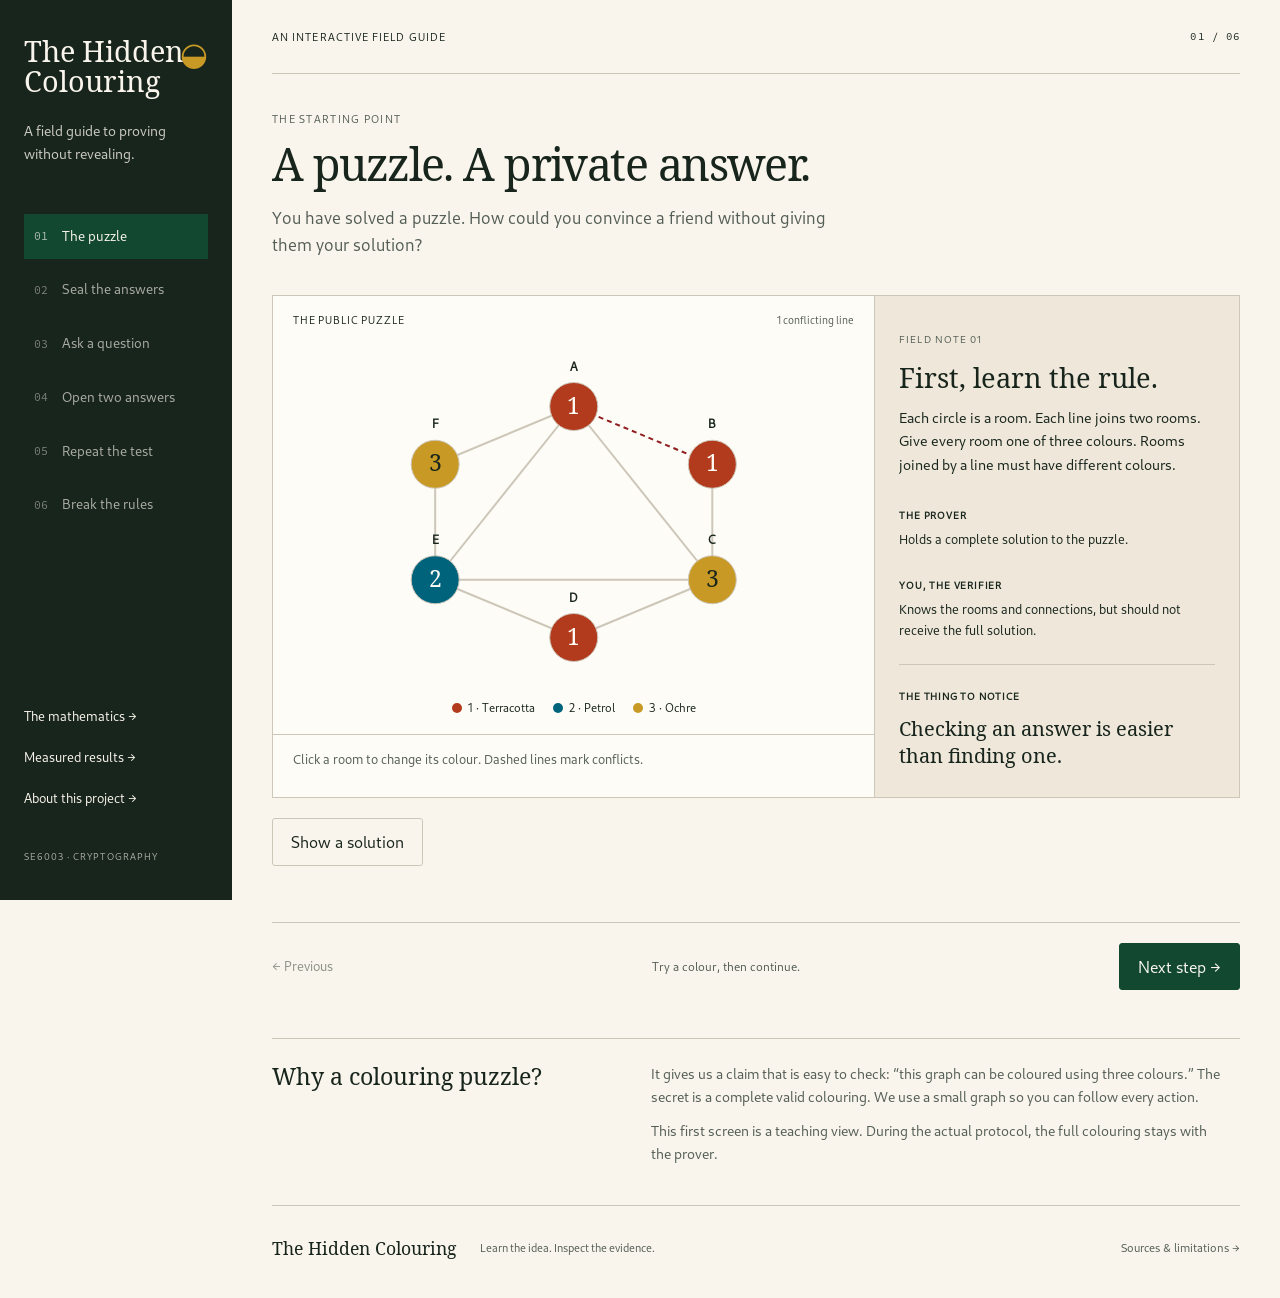
==== web/index.html @ a93538a8 "Initial snapshot of The Hidden Colouring project" ====
<!doctype html>
<html lang="en">
<head>
<meta charset="utf-8">
<meta name="viewport" content="width=device-width, initial-scale=1">
<meta name="description" content="A hands-on lesson in zero-knowledge proofs. Seal a colouring, challenge one edge, and learn how to verify a claim while keeping its solution hidden.">
<title>The Hidden Colouring — a zero-knowledge field guide</title>
<link rel="stylesheet" href="tokens.css">
<link rel="stylesheet" href="styles.css">
<script src="app.js" defer></script>
</head>
<body>
<a class="skip" href="#lesson">Skip to the lesson</a>
<aside class="rail">
  <a href="/" class="brand" aria-label="The Hidden Colouring, restart">The Hidden<br> Colouring<span class="brand-mark" aria-hidden="true">◒</span></a>
  <p class="rail-intro">A field guide to proving<br>without revealing.</p>
  <label class="mobile-chapter">Your next step<select id="chapter-picker" aria-label="Lesson chapter"></select></label>
  <nav aria-label="Lesson chapters" id="chapters"></nav>
  <div class="rail-bottom"><button class="rail-link" id="notes-button">The mathematics →</button><button class="rail-link" id="results-button">Measured results →</button><button class="rail-link" id="about-button">About this project →</button><span class="course">SE6003 · CRYPTOGRAPHY</span></div>
</aside>
<main id="lesson">
  <header class="topline"><span>AN INTERACTIVE FIELD GUIDE</span><span id="chapter-count">01 / 06</span></header>
  <section class="heading"><div><p class="eyebrow" id="chapter-label">THE STARTING POINT</p><h1 id="title">A puzzle. A private answer.</h1></div><p id="intro"></p></section>
  <div class="workbench">
    <section class="board" aria-label="Interactive colouring puzzle">
      <div class="board-top"><span id="board-label">THE PUZZLE</span><span id="board-status" class="board-status">Six rooms · three colours</span></div>
      <div id="graph-wrap"><svg id="graph" role="group" aria-label="The public graph and colours visible at this step"></svg></div>
      <div class="legend" id="legend"><span><i class="dot one"></i>1 · Terracotta</span><span><i class="dot two"></i>2 · Petrol</span><span><i class="dot three"></i>3 · Ochre</span></div>
      <div id="board-extra"></div>
      <div class="board-caption" id="board-caption"></div>
    </section>
    <aside class="fieldnote" aria-label="What is happening at this step">
      <span class="note-index" id="note-index">FIELD NOTE 01</span><h2 id="note-title"></h2><p id="note-body"></p>
      <div class="roles"><div><span class="role-name">THE PROVER</span><p id="prover-note"></p></div><div><span class="role-name">YOU, THE VERIFIER</span><p id="verifier-note"></p></div></div>
      <div class="takeaway"><span>THE THING TO NOTICE</span><p id="takeaway"></p></div>
    </aside>
  </div>
  <div id="interaction" class="interaction"></div>
  <p id="message" class="message" role="status" aria-live="polite"></p>
  <div class="lesson-controls"><button class="text-button" id="back">← Previous</button><span id="step-hint"></span><button class="button primary" id="continue">Next step →</button></div>
  <section class="understand" id="understand"><h2 id="understand-title"></h2><div id="understand-body"></div></section>
  <footer><span>The Hidden Colouring</span><span>Learn the idea. Inspect the evidence.</span><button class="text-button" id="sources-button">Sources & limitations →</button></footer>
</main>
<dialog id="info-dialog"><div class="dialog-top"><span>REFERENCE NOTES</span><button class="text-button" id="close-dialog" aria-label="Close reference notes">Close ×</button></div><div id="dialog-body"></div></dialog>
<noscript>This interactive lesson needs JavaScript. Its Python protocol and experiments can also be run separately; see the README.</noscript>
</body>
</html>
---- web/tokens.css ----
:root {
  --color-paper: oklch(97% .012 85);
  --color-surface: oklch(99% .006 85);
  --color-paper-dark: oklch(93% .019 85);
  --color-ink: oklch(25% .025 155);
  --color-muted: oklch(47% .018 150);
  --color-rule: oklch(83% .018 85);
  --color-accent: oklch(36% .07 160);
  --color-accent-ink: oklch(98% .01 90);
  --color-focus: oklch(64% .13 55);
  --color-success: oklch(35% .09 155);
  --color-error: oklch(43% .15 25);
  --color-error-soft: oklch(94% .028 25);
  --color-success-soft: oklch(93% .028 155);
  --color-one: oklch(52% .16 35);
  --color-two: oklch(46% .095 220);
  --color-three: oklch(71% .135 85);
  --color-clear: oklch(100% 0 0 / 0);
  --color-shadow: oklch(25% .025 155 / .09);
  --font-display: 'Lab Serif', 'Palatino Linotype', 'Book Antiqua', serif;
  --font-body: 'Lab Sans', 'Trebuchet MS', sans-serif;
  --font-mono: 'Lab Mono', monospace;
  --space-xs: 4px; --space-sm: 8px; --space-md: 16px; --space-lg: 24px; --space-xl: 32px; --space-2xl: 48px; --space-3xl: 64px;
  --text-small: .78rem; --text-base: 1rem; --text-large: 1.2rem; --text-display: clamp(2rem, 3.5vw, 3.2rem);
  --ease-out: cubic-bezier(.2,.8,.2,1); --ease-in: cubic-bezier(.4,0,1,1); --ease-in-out: cubic-bezier(.4,0,.2,1);
  --dur-fast: 140ms; --dur-medium: 220ms;
  --rule-thin: 1px; --radius-sm: 3px;
}
---- web/styles.css ----
@font-face{font-family:'Lab Serif';src:url('fonts/serif.ttf')}@font-face{font-family:'Lab Sans';src:url('fonts/sans.ttf')}@font-face{font-family:'Lab Mono';src:url('fonts/mono.ttf')}
*{box-sizing:border-box}html{overflow-x:clip;scroll-behavior:smooth}body{margin:0;overflow-x:clip;background:var(--color-paper);color:var(--color-ink);font-family:var(--font-body);line-height:1.6;font-size:16px}button,input,select{font:inherit}button,a{touch-action:manipulation}button{cursor:pointer}button,a,summary{-webkit-tap-highlight-color:var(--color-clear)}button{white-space:nowrap}button:disabled{cursor:not-allowed;opacity:.48}a{color:inherit}button:focus-visible,a:focus-visible,summary:focus-visible,input:focus-visible,select:focus-visible,[role=button]:focus-visible{outline:3px solid var(--color-focus);outline-offset:5px}h1,h2,h3,p{margin:0}h1,h2,h3{font-style:normal;overflow-wrap:anywhere;min-width:0}h1{font-family:var(--font-display);font-size:var(--text-display);font-weight:400;line-height:1.12;letter-spacing:-.035em}h2{font-family:var(--font-display);font-size:1.7rem;line-height:1.2;font-weight:400}h3{font-size:1.05rem}p{max-width:64ch}.skip{position:absolute;left:16px;top:-100px;z-index:20;padding:12px;background:var(--color-surface)}.skip:focus{top:12px}
.rail{background:var(--color-ink);color:var(--color-paper);padding:24px 20px}.brand{display:block;font-family:var(--font-display);font-size:1.65rem;line-height:1.05;text-decoration:none;position:relative;max-width:200px}.brand-mark{position:absolute;right:0;top:0;color:var(--color-three);font-size:2rem}.rail-intro{opacity:.8;margin-top:16px;font-size:.88rem}nav{display:flex;flex-wrap:wrap;margin-top:28px;gap:4px}.chapter{border:0;background:var(--color-clear);color:var(--color-paper);padding:10px 8px;display:flex;align-items:center;gap:10px;text-align:left;opacity:.65;min-height:44px}.chapter[aria-current=step]{opacity:1;background:var(--color-accent)}.chapter:hover{opacity:1}.chapter-number{font-family:var(--font-mono);font-size:.72rem;opacity:.7}.rail-bottom{margin-top:20px;display:flex;flex-wrap:wrap;gap:14px;align-items:center}.rail-link{background:var(--color-clear);border:0;padding:4px 0;color:inherit;font-size:.82rem;text-align:left}.rail-link:hover{text-decoration:underline;text-underline-offset:4px}.course{font-size:.65rem;letter-spacing:.11em;opacity:.65}
main{padding:0 20px;max-width:1500px;margin:auto}.topline{display:flex;justify-content:space-between;gap:12px;border-bottom:1px solid var(--color-rule);padding:20px 0;font-size:.67rem;letter-spacing:.1em}.topline span:last-child{font-family:var(--font-mono)}.heading{padding:28px 0 32px}.eyebrow{color:var(--color-muted);font-size:.67rem;letter-spacing:.12em;margin-bottom:12px}.heading>p{margin-top:16px;color:var(--color-muted);font-size:1.02rem;max-width:58ch}.workbench{border:1px solid var(--color-rule);background:var(--color-surface);color:var(--color-ink)}.board{min-width:0;position:relative}.board-top{padding:16px 20px;display:flex;justify-content:space-between;gap:12px;flex-wrap:wrap;font-size:.66rem;letter-spacing:.08em}.board-status{color:var(--color-muted);letter-spacing:0}#graph-wrap{width:100%;min-width:0}#graph{display:block;width:100%;height:300px;overflow:visible}#graph text{font-family:var(--font-body);fill:var(--color-ink)}#graph .node-letter{font-size:12px;font-weight:700}#graph .node-value{font-family:var(--font-display);font-size:23px}#graph .edge{stroke:var(--color-rule);stroke-width:2}#graph .edge.selected{stroke:var(--color-ink);stroke-width:3}#graph .edge.bad{stroke:var(--color-error);stroke-dasharray:5 4}#graph .node-hit{cursor:pointer}#graph .node-hit:hover .node-face{stroke:var(--color-focus);stroke-width:2}#graph .node-hit:focus{outline:none}#graph .node-hit:focus-visible .node-face{stroke:var(--color-focus);stroke-width:3}.legend{padding:4px 16px 16px;display:flex;flex-wrap:wrap;justify-content:center;gap:8px 18px;font-size:.73rem}.legend span{display:flex;align-items:center;gap:6px}.dot{display:inline-block;width:10px;height:10px;border-radius:50%;background:var(--color-ink)}.one{background:var(--color-one)}.two{background:var(--color-two)}.three{background:var(--color-three)}.board-caption{border-top:1px solid var(--color-rule);padding:14px 20px;font-size:.8rem;color:var(--color-muted);min-height:54px}.fieldnote{padding:24px;border-top:1px solid var(--color-rule);background:var(--color-paper-dark);color:var(--color-ink)}.note-index{font-size:.63rem;letter-spacing:.1em;color:var(--color-muted)}.fieldnote h2{margin:12px 0}.fieldnote>p{font-size:.9rem}.roles{margin-top:24px;display:grid;gap:16px}.role-name,.takeaway>span{font-size:.62rem;letter-spacing:.08em;font-weight:700}.roles p{font-size:.8rem;margin-top:4px}.takeaway{margin-top:24px;padding-top:16px;border-top:1px solid var(--color-rule)}.takeaway p{font-family:var(--font-display);font-size:1.25rem;line-height:1.35;margin-top:8px}
.interaction{padding:20px 0;display:flex;align-items:center;flex-wrap:wrap;gap:12px}.button{min-height:46px;padding:10px 18px;background:var(--color-clear);color:var(--color-ink);border:1px solid var(--color-rule);border-radius:var(--radius-sm);transition:transform var(--dur-fast) var(--ease-out),opacity var(--dur-fast) var(--ease-out)}.button:hover:not(:disabled){border-color:var(--color-ink)}.button:active:not(:disabled){transform:translateY(1px)}.button.primary{background:var(--color-accent);color:var(--color-accent-ink);border-color:var(--color-accent)}.button.primary:hover:not(:disabled){opacity:.88}.text-button{border:0;padding:10px 0;background:var(--color-clear);color:inherit;font-size:.82rem;min-height:44px}.text-button:hover:not(:disabled){text-decoration:underline;text-underline-offset:4px}.message{font-size:.88rem;min-height:24px;margin-bottom:12px}.message[data-kind=error]{color:var(--color-error)}.message[data-kind=success]{color:var(--color-success)}.lesson-controls{display:flex;flex-wrap:wrap;justify-content:space-between;gap:12px;align-items:center;padding:20px 0;border-top:1px solid var(--color-rule)}#step-hint{font-size:.75rem;color:var(--color-muted);flex:1;max-width:30ch;text-align:center}.understand{margin:28px 0 40px;display:grid;gap:16px;padding-top:24px;border-top:1px solid var(--color-rule)}.understand h2{font-size:1.45rem}.understand p{font-size:.88rem;color:var(--color-muted)}.understand p+p{margin-top:12px}footer{border-top:1px solid var(--color-rule);padding:20px 0 28px;display:flex;flex-wrap:wrap;align-items:center;gap:12px 24px;font-size:.7rem;color:var(--color-muted)}footer>span:first-child{font-family:var(--font-display);font-size:1.1rem;color:var(--color-ink)}footer .text-button{font-size:.72rem;margin-left:auto}
.envelopes{display:grid;grid-template-columns:repeat(3,minmax(0,1fr));gap:8px;padding:0 20px 20px}.envelope{border:1px solid var(--color-rule);padding:8px;background:var(--color-paper);color:var(--color-ink);min-width:0;position:relative}.envelope::before{content:'';display:block;position:absolute;inset:0 0 auto;height:12px;border-bottom:1px solid var(--color-rule);clip-path:polygon(0 0,50% 100%,100% 0);background:var(--color-paper-dark)}.envelope b{display:block;font-size:.72rem;padding-top:8px}.envelope code{font-family:var(--font-mono);font-size:.55rem;display:block;overflow-wrap:anywhere;color:var(--color-muted)}.edge-choices{display:flex;gap:6px;flex-wrap:wrap}.edge-choice{min-height:44px;min-width:48px;padding:8px;border:1px solid var(--color-rule);background:var(--color-surface);color:var(--color-ink);border-radius:var(--radius-sm);font-size:.78rem}.edge-choice:hover{border-color:var(--color-ink)}.edge-choice[aria-pressed=true]{background:var(--color-ink);color:var(--color-paper)}.interaction-label{font-size:.8rem;width:100%;color:var(--color-muted)}.checks{padding:0 20px 20px;display:grid;gap:8px}.check-row{font-size:.83rem;display:flex;align-items:center;gap:8px}.check-row strong{font-family:var(--font-mono);font-size:.7rem}.check-row .yes{color:var(--color-success)}.check-row .no{color:var(--color-error)}.receipt{padding:16px 20px;border-top:1px solid var(--color-rule);font-size:.78rem}.receipt summary{cursor:pointer}.receipt pre{white-space:pre-wrap;overflow-wrap:anywhere;font-family:var(--font-mono);font-size:.65rem;line-height:1.7}.round-strip{display:flex;flex-wrap:wrap;gap:6px;padding:0 20px 20px}.round-tile{width:28px;height:28px;display:grid;place-items:center;font-family:var(--font-mono);font-size:.65rem;background:var(--color-success-soft);color:var(--color-success)}.round-tile.failed{background:var(--color-error-soft);color:var(--color-error)}.probability{margin:12px 0;width:100%}.probability .track{height:8px;background:var(--color-paper-dark)}.probability .fill{height:100%;background:var(--color-one)}.probability p{margin-top:8px;font-size:.8rem}.lab-tabs{display:flex;gap:6px;flex-wrap:wrap;margin-bottom:20px;width:100%}.lab-tab{background:var(--color-clear);color:var(--color-ink);border:0;border-bottom:2px solid var(--color-rule);padding:10px 12px;min-height:44px;font-size:.8rem}.lab-tab[aria-pressed=true]{border-color:var(--color-accent);font-weight:700}.small-note{font-size:.78rem;color:var(--color-muted);max-width:65ch}.stat-line{display:flex;flex-wrap:wrap;gap:12px;font-size:.83rem}.stat-line b{font-family:var(--font-mono);font-size:.85rem}.term{border:0;background:var(--color-clear);color:var(--color-ink);border-bottom:1px dotted var(--color-muted);padding:0;white-space:normal;min-height:24px;cursor:help}.busy{opacity:.6;pointer-events:none}dialog{width:min(720px,calc(100% - 32px));max-height:85dvh;border:1px solid var(--color-rule);padding:24px;background:var(--color-paper);color:var(--color-ink);box-shadow:0 16px 70px var(--color-shadow)}dialog::backdrop{background:var(--color-shadow)}.dialog-top{display:flex;justify-content:space-between;align-items:center;font-size:.65rem;letter-spacing:.1em;margin-bottom:20px}dialog h2{margin:24px 0 12px}dialog h3{margin:24px 0 8px}dialog p,dialog li{font-size:.92rem}dialog p+p{margin-top:12px}dialog li{margin-bottom:10px}dialog code{font-family:var(--font-mono);font-size:.8rem}dialog a{text-underline-offset:3px}dialog pre{font-family:var(--font-mono);white-space:pre-wrap;overflow-wrap:anywhere;font-size:.75rem;padding:16px;background:var(--color-paper-dark);color:var(--color-ink)}
@media(min-width:40rem){main{padding:0 36px}.heading{padding:36px 0}.envelopes{grid-template-columns:repeat(6,minmax(0,1fr))}.understand{grid-template-columns:minmax(0,1fr) minmax(0,1.7fr);gap:32px}#graph{height:340px}}
@media(min-width:64rem){body{padding-left:232px}.rail{position:fixed;inset:0 auto 0 0;width:232px;padding:36px 24px;display:flex;flex-direction:column}.brand{font-size:1.8rem}.brand-mark{right:0}.rail-intro{margin-top:24px}nav{display:flex;flex-direction:column;margin-top:48px;gap:8px}.chapter{padding:12px 10px;gap:14px;font-size:.85rem}.rail-bottom{margin-top:auto;align-items:start;flex-direction:column;gap:12px}.course{margin-top:24px;font-size:.59rem}.topline{padding:28px 0}.workbench{display:grid;grid-template-columns:minmax(0,1.65fr) minmax(240px,1fr)}.fieldnote{border-top:0;border-left:1px solid var(--color-rule);padding:28px 24px}.heading{max-width:1000px}.roles{gap:20px}#graph{height:350px}.envelopes{grid-template-columns:repeat(3,minmax(0,1fr))}main{padding:0 40px}.heading>p{font-size:1.05rem}.interaction{min-height:88px}}
@media(min-width:90rem){body{padding-left:264px}.rail{width:264px;padding:40px 32px}main{padding:0 64px}.workbench{grid-template-columns:minmax(0,1.8fr) minmax(260px,1fr)}#graph{height:380px}.heading{padding:40px 0}.heading>p{max-width:64ch}}
@media(prefers-reduced-motion:reduce){html{scroll-behavior:auto}*,*::before,*::after{transition:none!important;animation:none!important}}

.mobile-chapter{display:block;font-size:.7rem;margin-top:16px}.mobile-chapter select{display:block;width:100%;margin-top:4px;min-height:44px;padding:8px 12px;background:var(--color-paper);color:var(--color-ink);border:1px solid var(--color-rule);border-radius:var(--radius-sm)}
@media(max-width:63.999rem){.rail{padding:20px}.brand{font-size:1.5rem;max-width:unset}.brand br{display:none}.brand br::after{content:' '}.brand-mark{display:none}.rail-intro{display:none}.rail nav{display:none}.rail-bottom{margin-top:12px;gap:20px}.rail-bottom .course{display:none}.rail-link{min-height:32px}.topline{padding:16px 0}.heading{padding-top:24px}.board-top{padding:12px 16px}.fieldnote{padding:20px}}
@media(min-width:64rem){.mobile-chapter{display:none}}
.result-figure{margin:24px 0}.result-figure img{display:block;width:100%;height:auto}
button:active:not(:disabled){opacity:.85}
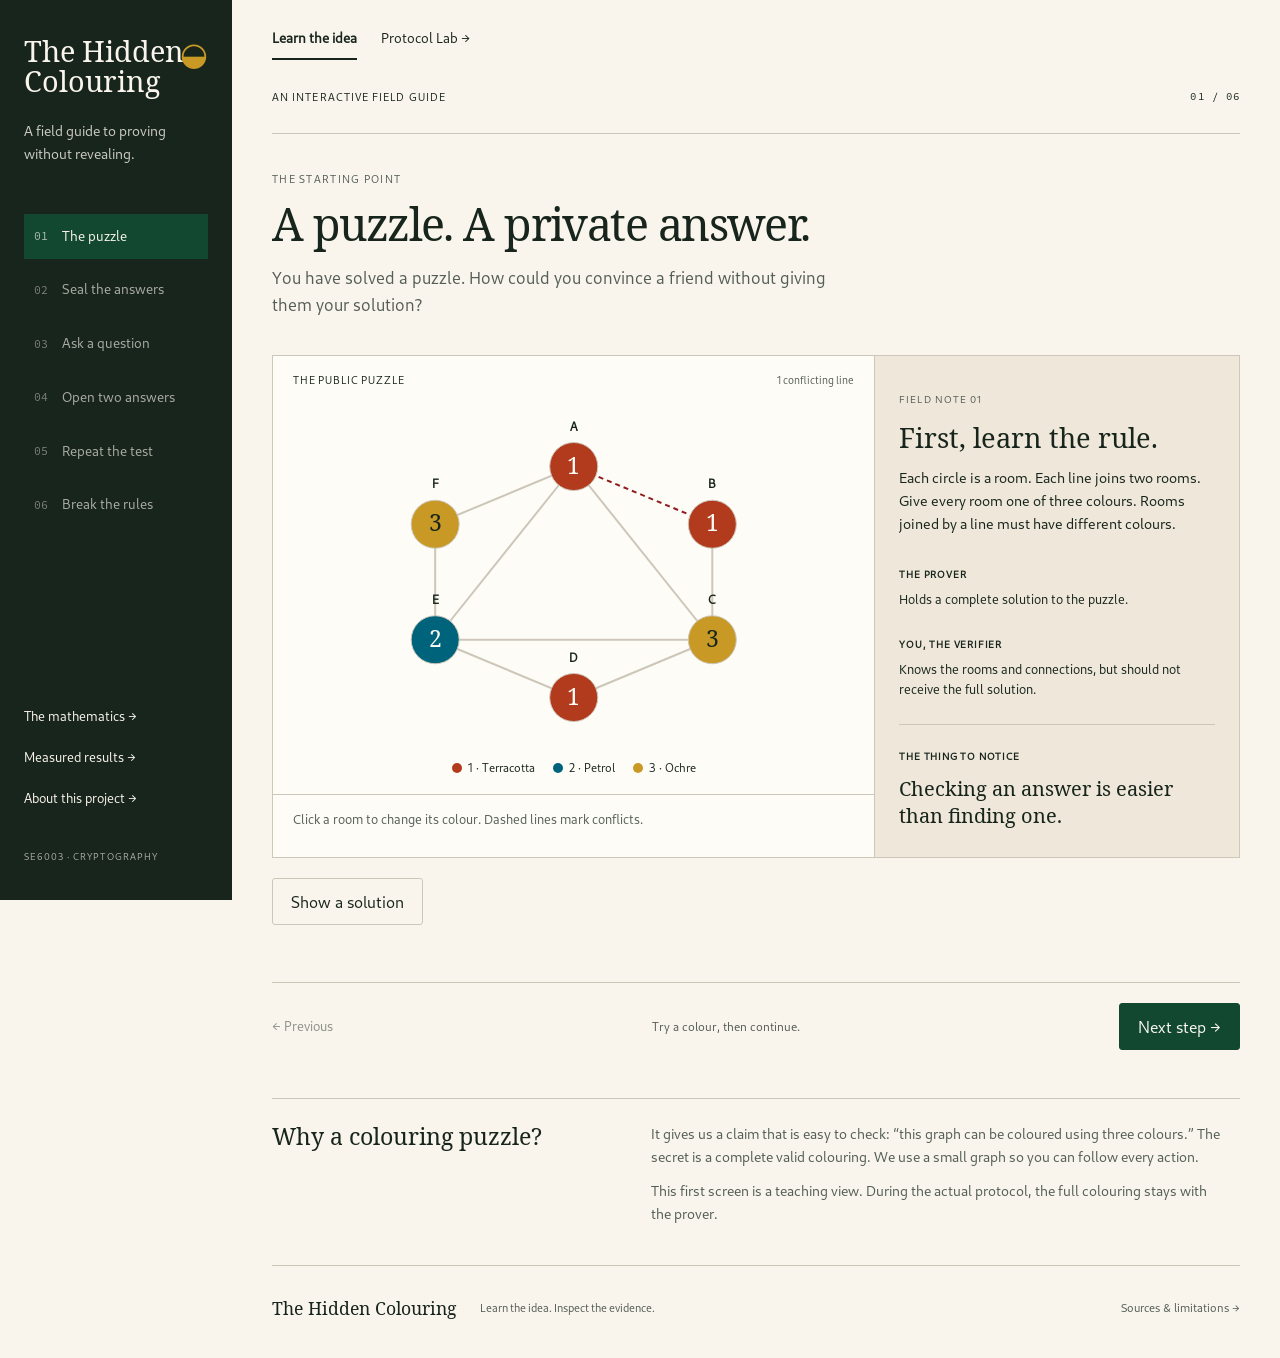
==== commit 0fc8fb3e: "Add live Protocol Lab and portable transcript verification" ====
--- a/web/index.html
+++ b/web/index.html
@@ -19,6 +19,7 @@
   <div class="rail-bottom"><button class="rail-link" id="notes-button">The mathematics →</button><button class="rail-link" id="results-button">Measured results →</button><button class="rail-link" id="about-button">About this project →</button><span class="course">SE6003 · CRYPTOGRAPHY</span></div>
 </aside>
 <main id="lesson">
+  <nav class="mode-switch" aria-label="Project views"><a href="/" aria-current="page">Learn the idea</a><a href="/lab.html">Protocol Lab →</a></nav>
   <header class="topline"><span>AN INTERACTIVE FIELD GUIDE</span><span id="chapter-count">01 / 06</span></header>
   <section class="heading"><div><p class="eyebrow" id="chapter-label">THE STARTING POINT</p><h1 id="title">A puzzle. A private answer.</h1></div><p id="intro"></p></section>
   <div class="workbench">
--- a/web/styles.css
+++ b/web/styles.css
@@ -18,3 +18,4 @@
 @media(min-width:64rem){.mobile-chapter{display:none}}
 .result-figure{margin:24px 0}.result-figure img{display:block;width:100%;height:auto}
 button:active:not(:disabled){opacity:.85}
+.mode-switch{display:flex;flex-direction:row;gap:24px;margin:0;padding:20px 0 0;align-items:center}.mode-switch a{font-size:.85rem;white-space:nowrap;text-decoration:none;padding:8px 0;border-bottom:2px solid var(--color-clear)}.mode-switch a[aria-current=page]{border-bottom-color:var(--color-ink);font-weight:700}
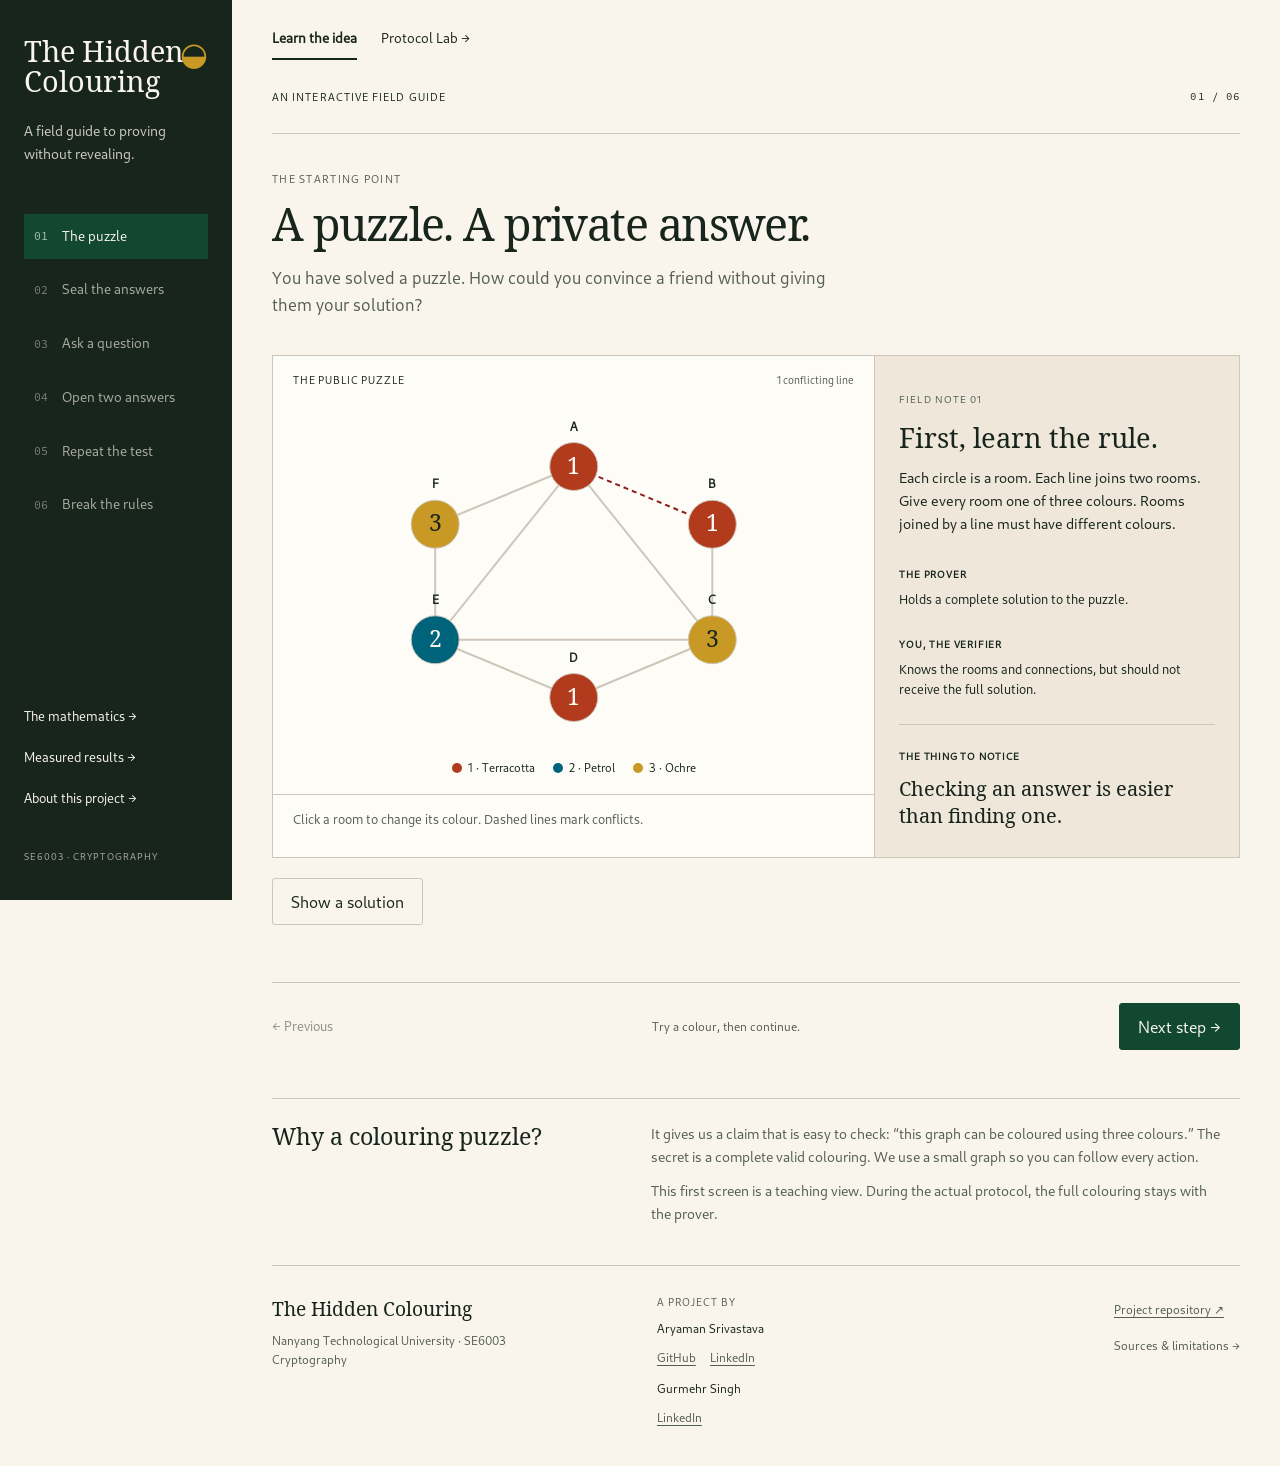
==== commit 40cc3523: "Add author credits and project links to shared page footers" ====
--- a/web/index.html
+++ b/web/index.html
@@ -40,7 +40,11 @@
   <p id="message" class="message" role="status" aria-live="polite"></p>
   <div class="lesson-controls"><button class="text-button" id="back">← Previous</button><span id="step-hint"></span><button class="button primary" id="continue">Next step →</button></div>
   <section class="understand" id="understand"><h2 id="understand-title"></h2><div id="understand-body"></div></section>
-  <footer><span>The Hidden Colouring</span><span>Learn the idea. Inspect the evidence.</span><button class="text-button" id="sources-button">Sources & limitations →</button></footer>
+  <footer class="project-footer" aria-label="Project credits">
+  <div class="footer-heading"><span class="footer-title">The Hidden Colouring</span><p>Nanyang Technological University · SE6003 Cryptography</p></div>
+  <div class="footer-credits"><p class="footer-label">A project by</p><div class="footer-person"><span>Aryaman Srivastava</span><a href="https://github.com/actuallyaryaman">GitHub</a><a href="https://www.linkedin.com/in/actuallyaryaman/">LinkedIn</a></div><div class="footer-person"><span>Gurmehr Singh</span><a href="https://www.linkedin.com/in/gurmehrs/">LinkedIn</a></div></div>
+  <div class="footer-links"><a href="https://github.com/actuallyaryaman/the-hidden-colouring">Project repository ↗</a><button class="text-button" id="sources-button">Sources &amp; limitations →</button></div>
+</footer>
 </main>
 <dialog id="info-dialog"><div class="dialog-top"><span>REFERENCE NOTES</span><button class="text-button" id="close-dialog" aria-label="Close reference notes">Close ×</button></div><div id="dialog-body"></div></dialog>
 <noscript>This interactive lesson needs JavaScript. Its Python protocol and experiments can also be run separately; see the README.</noscript>
--- a/web/styles.css
+++ b/web/styles.css
@@ -19,3 +19,17 @@
 .result-figure{margin:24px 0}.result-figure img{display:block;width:100%;height:auto}
 button:active:not(:disabled){opacity:.85}
 .mode-switch{display:flex;flex-direction:row;gap:24px;margin:0;padding:20px 0 0;align-items:center}.mode-switch a{font-size:.85rem;white-space:nowrap;text-decoration:none;padding:8px 0;border-bottom:2px solid var(--color-clear)}.mode-switch a[aria-current=page]{border-bottom-color:var(--color-ink);font-weight:700}
+
+
+.project-footer{display:grid;grid-template-columns:minmax(0,1fr);align-items:start;gap:24px;padding:28px 0 32px;font-size:.75rem}
+.footer-title{font-family:var(--font-display);font-size:1.2rem;color:var(--color-ink)}
+.footer-heading p{max-width:34ch;margin-top:6px}
+.footer-label{font-size:.65rem;letter-spacing:.1em;text-transform:uppercase;margin-bottom:8px}
+.footer-person{display:flex;flex-wrap:wrap;align-items:baseline;gap:4px 14px;margin-top:6px}
+.footer-person>span{color:var(--color-ink);flex-basis:100%}
+.project-footer a{color:inherit;text-decoration:underline;text-underline-offset:3px;padding:6px 0;display:inline-block}
+.project-footer a:hover{color:var(--color-ink)}
+.footer-links{display:flex;flex-direction:column;align-items:flex-start;gap:4px}
+.project-footer .text-button{margin:0;padding:6px 0;min-height:32px;font-size:inherit;text-align:left}
+@media(min-width:760px){.project-footer{grid-template-columns:minmax(0,1fr) minmax(0,1.2fr)}.footer-links{grid-column:1/-1;flex-direction:row;gap:24px}}
+@media(min-width:1200px){.project-footer{grid-template-columns:minmax(0,1fr) minmax(0,1.2fr) auto}.footer-links{grid-column:auto;flex-direction:column;gap:4px}}
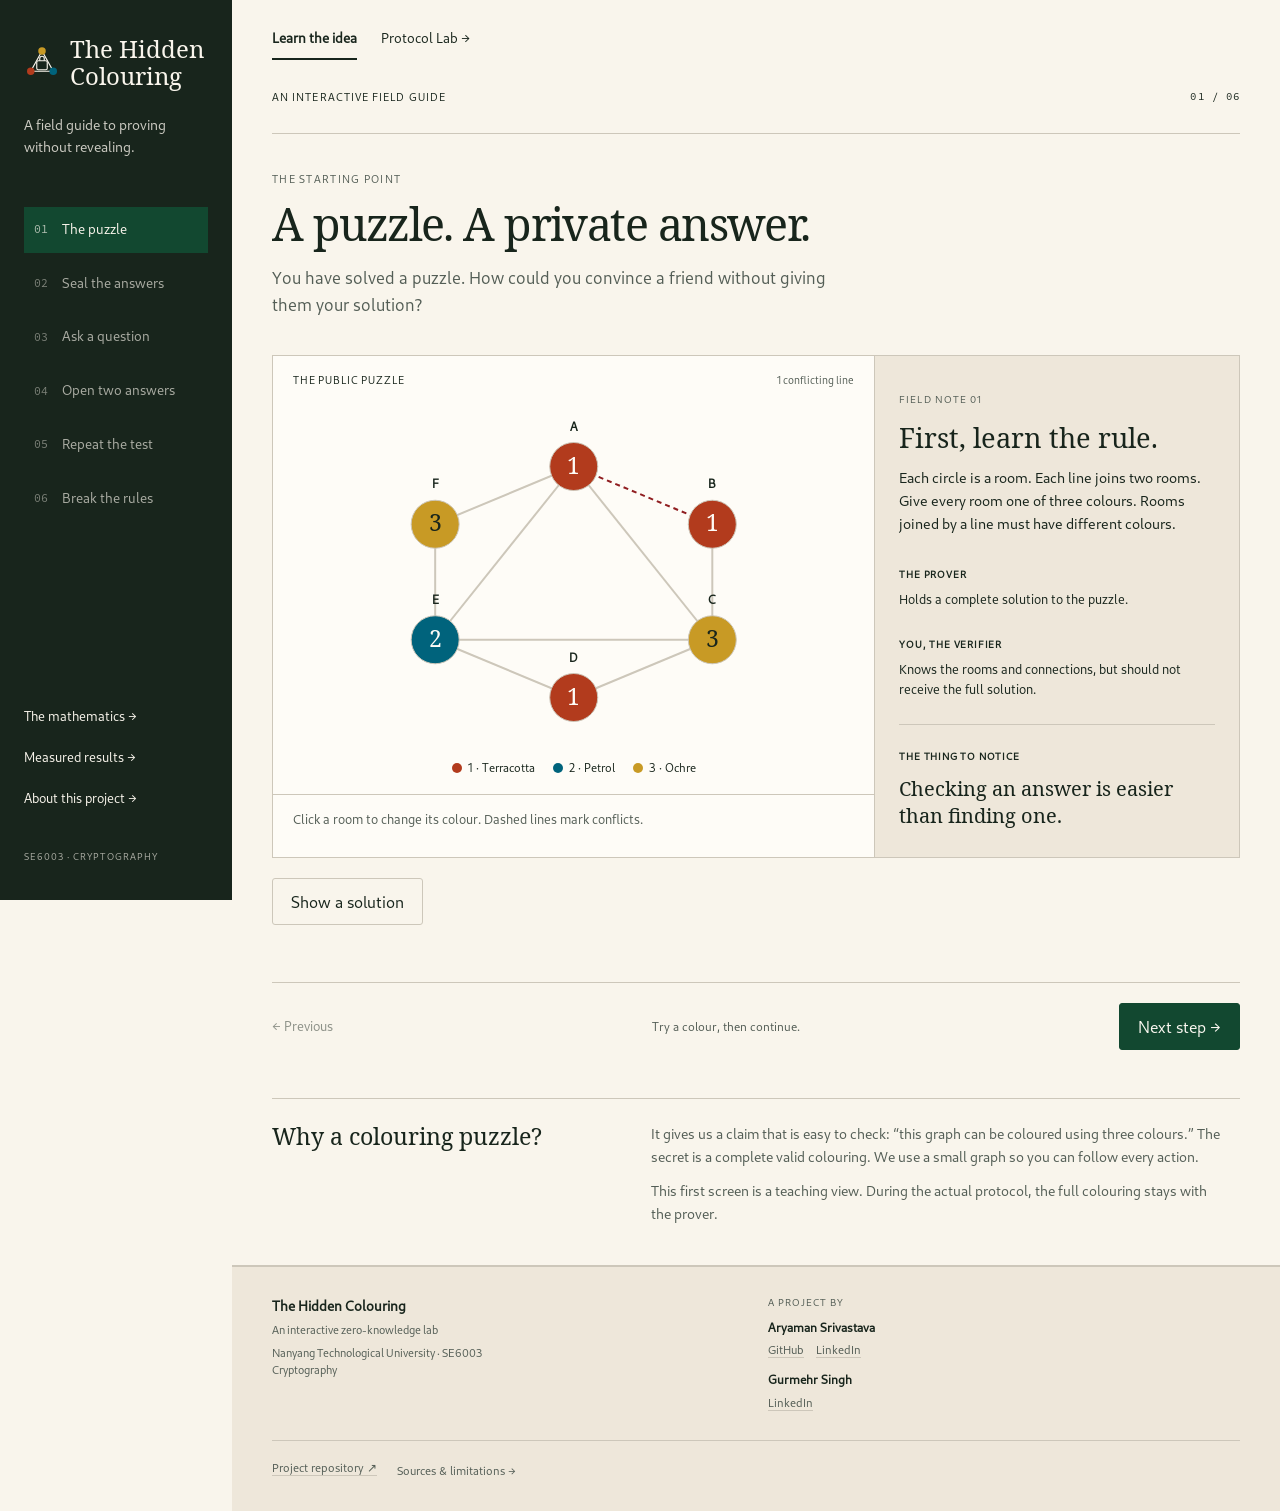
==== commit aff97633: "Polish page spacing, footer hierarchy and graph identity" ====
--- a/web/index.html
+++ b/web/index.html
@@ -5,14 +5,14 @@
 <meta name="viewport" content="width=device-width, initial-scale=1">
 <meta name="description" content="A hands-on lesson in zero-knowledge proofs. Seal a colouring, challenge one edge, and learn how to verify a claim while keeping its solution hidden.">
 <title>The Hidden Colouring — a zero-knowledge field guide</title>
-<link rel="stylesheet" href="tokens.css">
+<link rel="icon" href="/favicon.svg" type="image/svg+xml"><link rel="stylesheet" href="tokens.css">
 <link rel="stylesheet" href="styles.css">
 <script src="app.js" defer></script>
 </head>
 <body>
 <a class="skip" href="#lesson">Skip to the lesson</a>
 <aside class="rail">
-  <a href="/" class="brand" aria-label="The Hidden Colouring, restart">The Hidden<br> Colouring<span class="brand-mark" aria-hidden="true">◒</span></a>
+  <a href="/" class="brand" aria-label="The Hidden Colouring, restart"><svg class="brand-symbol" viewBox="0 0 48 48" aria-hidden="true"><path d="M24 8 9 35h30L24 8Z" fill="none" stroke="currentColor" stroke-width="1.5"/><circle cx="24" cy="8" r="5" fill="var(--color-three)"/><circle cx="9" cy="35" r="5" fill="var(--color-one)"/><circle cx="39" cy="35" r="5" fill="var(--color-two)"/><rect x="17" y="21" width="14" height="12" rx="2" fill="var(--color-ink)" stroke="currentColor" stroke-width="1.5"/><path d="M21 21v-3a3 3 0 0 1 6 0v3" fill="none" stroke="currentColor" stroke-width="1.5"/></svg><span class="brand-wordmark">The Hidden<br> Colouring</span></a>
   <p class="rail-intro">A field guide to proving<br>without revealing.</p>
   <label class="mobile-chapter">Your next step<select id="chapter-picker" aria-label="Lesson chapter"></select></label>
   <nav aria-label="Lesson chapters" id="chapters"></nav>
@@ -41,7 +41,7 @@
   <div class="lesson-controls"><button class="text-button" id="back">← Previous</button><span id="step-hint"></span><button class="button primary" id="continue">Next step →</button></div>
   <section class="understand" id="understand"><h2 id="understand-title"></h2><div id="understand-body"></div></section>
   <footer class="project-footer" aria-label="Project credits">
-  <div class="footer-heading"><span class="footer-title">The Hidden Colouring</span><p>Nanyang Technological University · SE6003 Cryptography</p></div>
+  <div class="footer-heading"><span class="footer-title">The Hidden Colouring</span><p class="footer-purpose">An interactive zero-knowledge lab</p><p>Nanyang Technological University · SE6003 Cryptography</p></div>
   <div class="footer-credits"><p class="footer-label">A project by</p><div class="footer-person"><span>Aryaman Srivastava</span><a href="https://github.com/actuallyaryaman">GitHub</a><a href="https://www.linkedin.com/in/actuallyaryaman/">LinkedIn</a></div><div class="footer-person"><span>Gurmehr Singh</span><a href="https://www.linkedin.com/in/gurmehrs/">LinkedIn</a></div></div>
   <div class="footer-links"><a href="https://github.com/actuallyaryaman/the-hidden-colouring">Project repository ↗</a><button class="text-button" id="sources-button">Sources &amp; limitations →</button></div>
 </footer>
--- a/web/styles.css
+++ b/web/styles.css
@@ -33,3 +33,35 @@
 .project-footer .text-button{margin:0;padding:6px 0;min-height:32px;font-size:inherit;text-align:left}
 @media(min-width:760px){.project-footer{grid-template-columns:minmax(0,1fr) minmax(0,1.2fr)}.footer-links{grid-column:1/-1;flex-direction:row;gap:24px}}
 @media(min-width:1200px){.project-footer{grid-template-columns:minmax(0,1fr) minmax(0,1.2fr) auto}.footer-links{grid-column:auto;flex-direction:column;gap:4px}}
+
+
+.brand{display:flex;align-items:center;gap:12px;max-width:none;font-size:1.5rem;line-height:1.12}
+.brand-symbol{display:block;flex:0 0 44px;width:44px;height:44px;color:var(--color-paper)}
+.brand-wordmark{display:block;min-width:0}
+.brand-wordmark br{display:initial}
+main{container-type:inline-size}
+.project-footer{background:var(--color-paper-dark);border-top:2px solid var(--color-rule);margin:32px -20px 0;padding:28px 20px 24px;gap:24px;grid-template-columns:minmax(0,1fr);line-height:1.55}
+.footer-title{font-family:var(--font-body);font-size:.86rem;font-weight:700}
+.footer-heading p{font-size:.7rem;max-width:36ch;margin-top:6px}
+.footer-heading .footer-purpose{margin-top:4px}
+.footer-label{margin-bottom:8px;font-size:.62rem}
+.footer-person{gap:0 12px;margin-top:8px}
+.footer-person>span{font-size:.76rem;font-weight:600}
+.project-footer a{font-size:.72rem;padding:4px 0;text-decoration-color:var(--color-rule)}
+.footer-links{grid-column:auto;flex-direction:row;flex-wrap:wrap;gap:8px 20px;border-top:1px solid var(--color-rule);padding-top:14px}
+.project-footer .text-button{font-size:.72rem;min-height:32px;padding:4px 0}
+.standalone{padding-left:0}
+.standalone main{max-width:1120px}
+.reference-brand{display:flex;align-items:center;gap:10px;font-family:var(--font-display);font-size:1.2rem;text-decoration:none;padding-top:24px}
+.reference-brand .brand-symbol{color:var(--color-ink);width:36px;height:36px;flex-basis:36px}
+.reference-brand .brand-symbol rect{fill:var(--color-paper)}
+.standalone .lab-section p+p{margin-top:14px}
+.standalone .lab-section li{padding-left:4px;margin-bottom:12px}
+.standalone .lab-section ol{padding-left:22px;max-width:78ch}
+section[id]{scroll-margin-top:24px}
+@media(min-width:40rem){.project-footer{margin-left:-36px;margin-right:-36px;padding-left:36px;padding-right:36px}}
+@media(min-width:64rem){.project-footer{margin-left:-40px;margin-right:-40px;padding-left:40px;padding-right:40px}.brand{font-size:1.5rem;gap:10px}.brand-symbol{flex-basis:36px;width:36px;height:36px}}
+@media(min-width:90rem){.project-footer{margin-left:-64px;margin-right:-64px;padding-left:64px;padding-right:64px}.brand{font-size:1.6rem}.brand-symbol{flex-basis:40px;width:40px;height:40px}}
+@container(min-width:580px){.project-footer{grid-template-columns:minmax(0,1fr) minmax(0,1fr)}.footer-links{grid-column:1/-1}}
+@container(min-width:1000px){.project-footer{grid-template-columns:minmax(0,1fr) minmax(0,1.2fr) auto}.footer-links{grid-column:auto;flex-direction:column;border-top:0;border-left:1px solid var(--color-rule);padding:0 0 0 24px;gap:8px}}
+@media(max-width:420px){.brand{font-size:1.3rem}.brand-symbol{flex-basis:36px;width:36px;height:36px}.mode-switch{gap:20px}.lesson-controls{display:grid;grid-template-columns:1fr auto}#step-hint{grid-row:2;grid-column:1/-1;text-align:left;max-width:none}.lesson-controls #continue{grid-column:2;grid-row:1}.footer-person{column-gap:16px}}
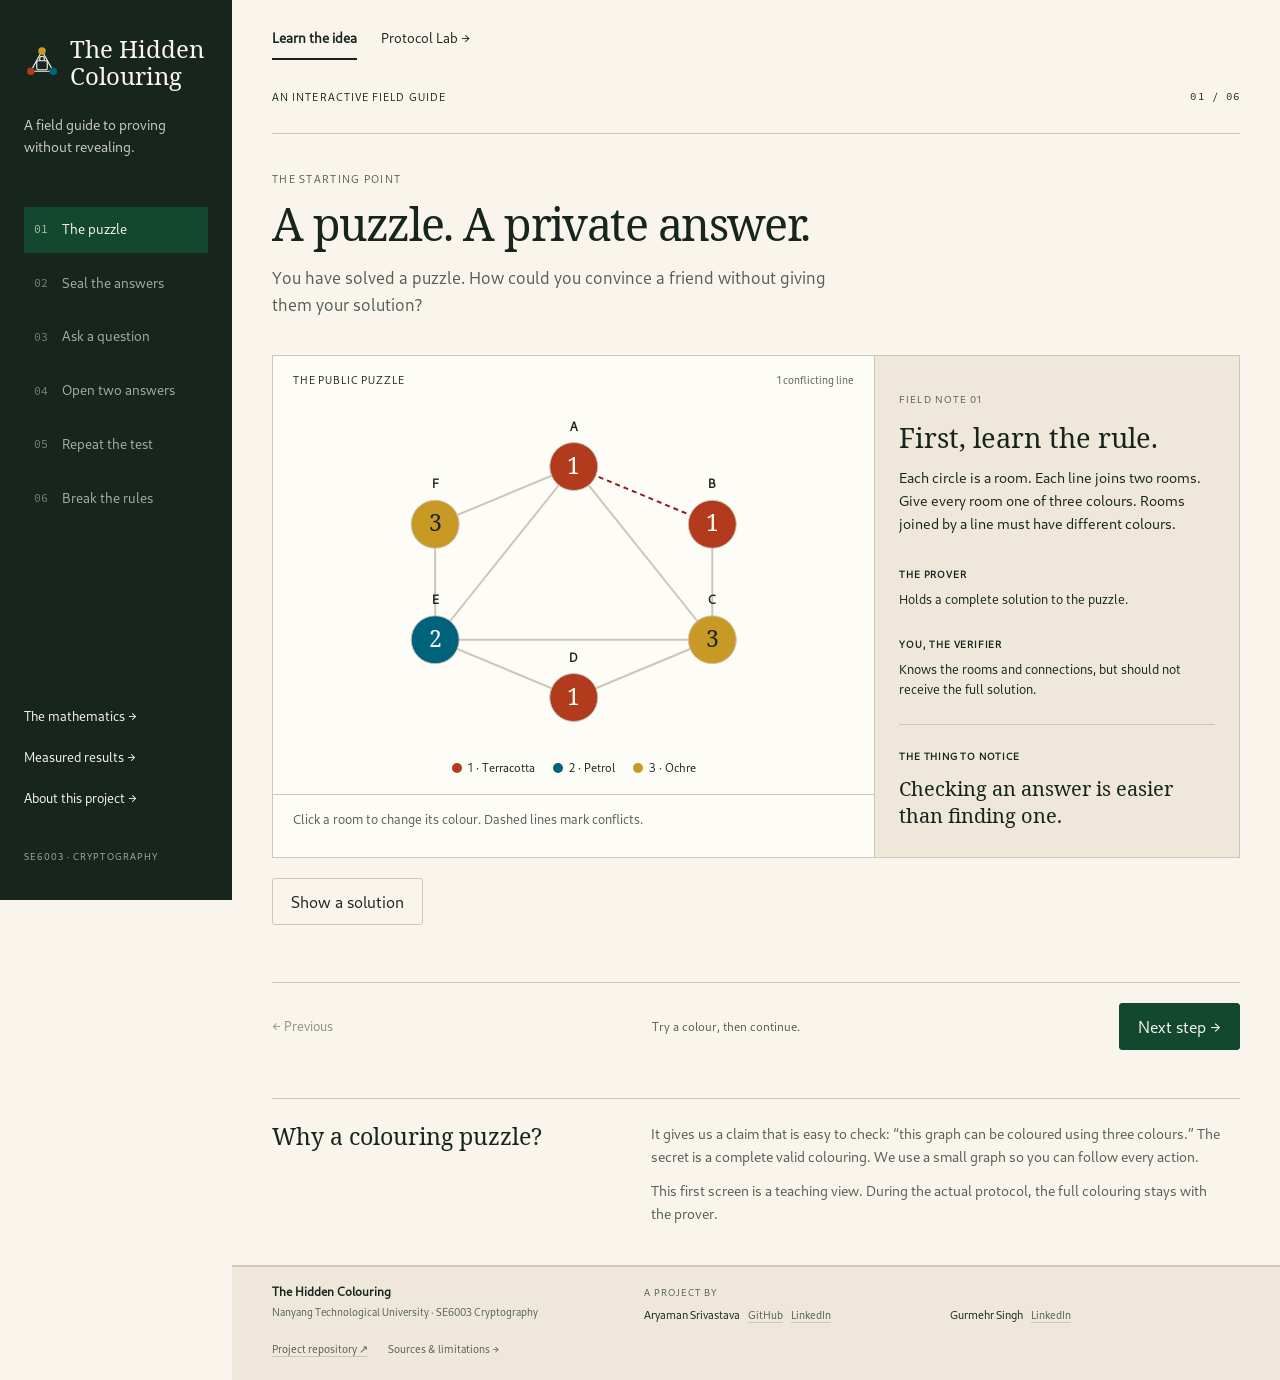
==== commit 6db94d78: "Condense footer into compact inline credits" ====
--- a/web/index.html
+++ b/web/index.html
@@ -41,7 +41,7 @@
   <div class="lesson-controls"><button class="text-button" id="back">← Previous</button><span id="step-hint"></span><button class="button primary" id="continue">Next step →</button></div>
   <section class="understand" id="understand"><h2 id="understand-title"></h2><div id="understand-body"></div></section>
   <footer class="project-footer" aria-label="Project credits">
-  <div class="footer-heading"><span class="footer-title">The Hidden Colouring</span><p class="footer-purpose">An interactive zero-knowledge lab</p><p>Nanyang Technological University · SE6003 Cryptography</p></div>
+  <div class="footer-heading"><span class="footer-title">The Hidden Colouring</span><p>Nanyang Technological University · SE6003 Cryptography</p></div>
   <div class="footer-credits"><p class="footer-label">A project by</p><div class="footer-person"><span>Aryaman Srivastava</span><a href="https://github.com/actuallyaryaman">GitHub</a><a href="https://www.linkedin.com/in/actuallyaryaman/">LinkedIn</a></div><div class="footer-person"><span>Gurmehr Singh</span><a href="https://www.linkedin.com/in/gurmehrs/">LinkedIn</a></div></div>
   <div class="footer-links"><a href="https://github.com/actuallyaryaman/the-hidden-colouring">Project repository ↗</a><button class="text-button" id="sources-button">Sources &amp; limitations →</button></div>
 </footer>
--- a/web/styles.css
+++ b/web/styles.css
@@ -65,3 +65,20 @@
 @container(min-width:580px){.project-footer{grid-template-columns:minmax(0,1fr) minmax(0,1fr)}.footer-links{grid-column:1/-1}}
 @container(min-width:1000px){.project-footer{grid-template-columns:minmax(0,1fr) minmax(0,1.2fr) auto}.footer-links{grid-column:auto;flex-direction:column;border-top:0;border-left:1px solid var(--color-rule);padding:0 0 0 24px;gap:8px}}
 @media(max-width:420px){.brand{font-size:1.3rem}.brand-symbol{flex-basis:36px;width:36px;height:36px}.mode-switch{gap:20px}.lesson-controls{display:grid;grid-template-columns:1fr auto}#step-hint{grid-row:2;grid-column:1/-1;text-align:left;max-width:none}.lesson-controls #continue{grid-column:2;grid-row:1}.footer-person{column-gap:16px}}
+
+
+.project-footer{display:flex;flex-wrap:wrap;align-items:baseline;gap:8px 24px;padding-top:16px;padding-bottom:16px;margin-top:24px}
+.footer-heading{flex:1 1 220px}
+.footer-title{font-size:.76rem}
+.footer-heading p{font-size:.65rem;max-width:none;margin-top:2px}
+.footer-credits{display:flex;flex-wrap:wrap;align-items:baseline;gap:4px 16px;flex:2 1 340px}
+.footer-label{flex-basis:100%;margin:0;font-size:.6rem}
+.footer-person{display:flex;align-items:baseline;gap:8px;margin:0}
+.footer-person>span{flex-basis:auto;font-size:.7rem;font-weight:500}
+.project-footer a{font-size:.67rem;padding:4px 0}
+.footer-links{display:flex;flex-direction:row;align-items:baseline;flex-wrap:wrap;gap:4px 20px;border:0;padding:0;flex:1 1 100%}
+.project-footer .text-button{font-size:.67rem;min-height:28px;padding:4px 0}
+@container(min-width:1000px){.footer-links{flex:0 1 auto;flex-direction:column;gap:0}}
+.footer-credits{display:grid;grid-template-columns:repeat(auto-fit,minmax(200px,1fr));gap:2px 16px}
+.footer-label{grid-column:1/-1}
+.footer-person{justify-content:flex-start;flex-wrap:wrap}
